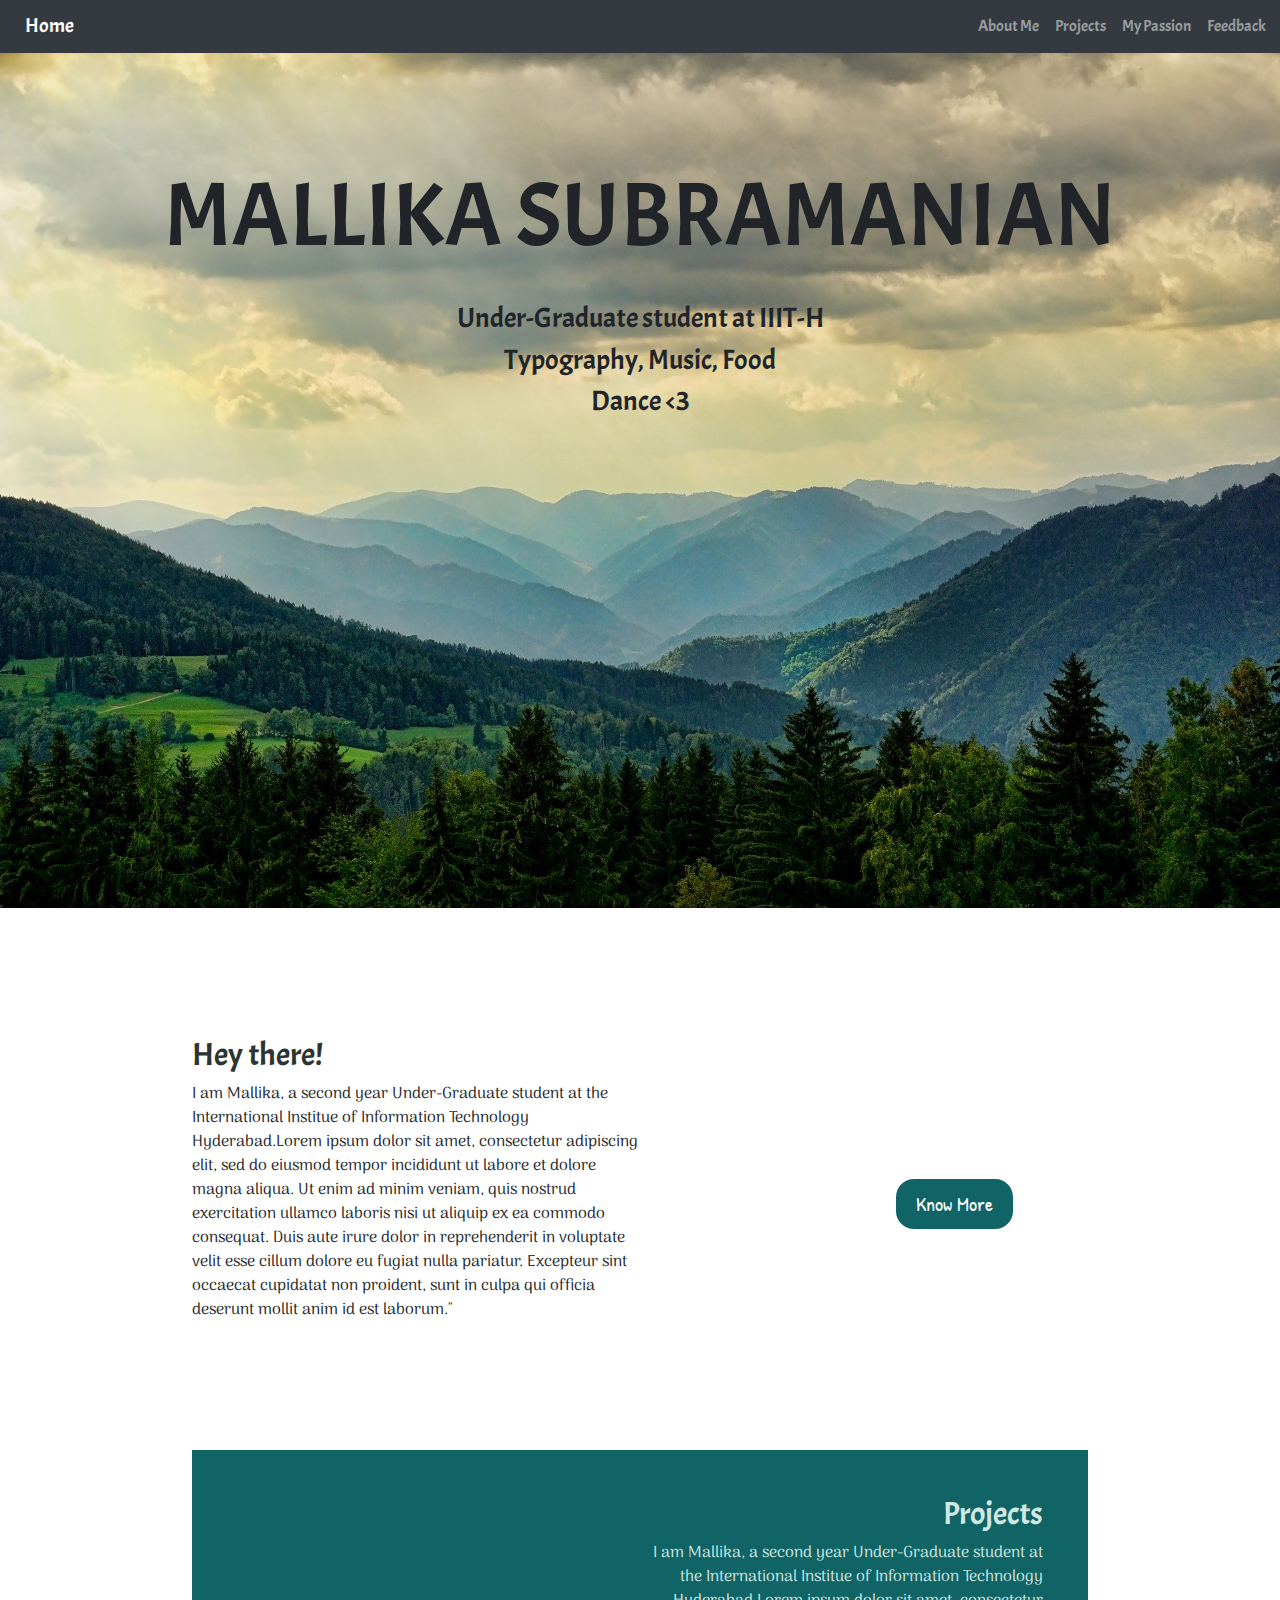
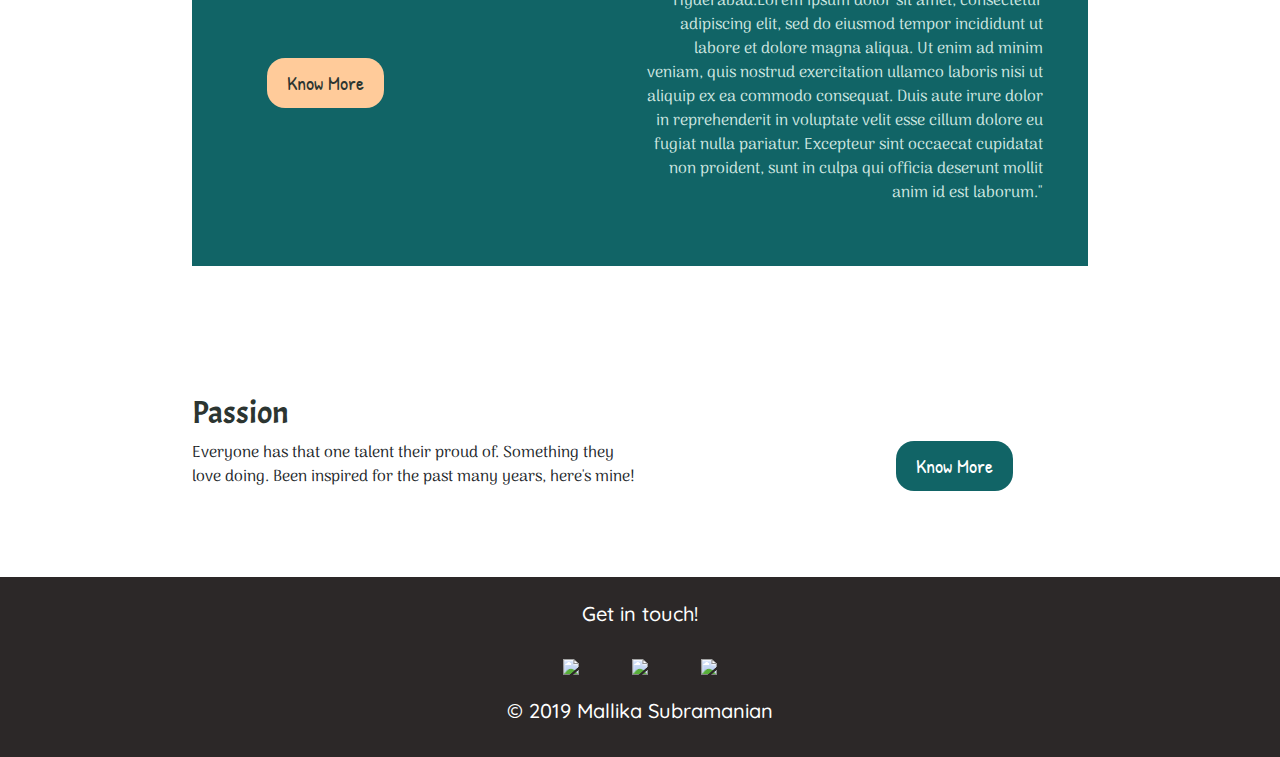
==== html/index.html @ 5c8c01b2 "Home page changes" ====
<!DOCTYPE html>
<html lang="en" dir="ltr">
  <head>
    <meta charset="utf-8">
    <title>Mallika Subramanian</title>
    <meta name="viewport" content="width=device-width, initial-scale=1">
    
    

    <script src='https://ajax.googleapis.com/ajax/libs/jquery/3.1.1/jquery.min.js'></script>
    <link href="https://fonts.googleapis.com/css?family=Acme|Bangers|Boogaloo|Arima+Madurai:500|Indie+Flower|Markazi+Text|Quicksand|Special+Elite" rel="stylesheet">
    <link href="https://fonts.googleapis.com/css?family=Cookie|Quattrocento|Patrick+Hand|Roboto+Slab" rel="stylesheet">

    <!-- Required meta tags -->
    <meta charset="utf-8">
    <meta name="viewport" content="width=device-width, initial-scale=1, shrink-to-fit=no">

    <!-- Bootstrap CSS -->
    <link rel="stylesheet" href="https://stackpath.bootstrapcdn.com/bootstrap/4.3.1/css/bootstrap.min.css" integrity="sha384-ggOyR0iXCbMQv3Xipma34MD+dH/1fQ784/j6cY/iJTQUOhcWr7x9JvoRxT2MZw1T" crossorigin="anonymous">
    <link rel="stylesheet" href="../css/styles.css">

  </head>
  <body>

      <!-- Navigation bar -->
    <nav class="nav navbar-expand-lg navbar-dark bg-dark" style="z-index: 2;" id="fix">

     <a class="navbar-brand" href="index.html">Home</a>
     <button class="navbar-toggler" type="button" data-toggle="collapse" data-target="#navbarTogglerDemo02">
        <span class="navbar-toggler-icon"></span>
    </button>
      <div class="collapse navbar-collapse" id="navbarTogglerDemo02">
          <ul class="navbar-nav ml-auto">
            <li class="nav-item">
                <a class="nav-link" href="./about.html">About Me</a>
            </li>
            <li class="nav-item">
                <a class="nav-link" href="./projects.html">Projects</a>
            </li>
            <li class="nav-item">
                <a class="nav-link" href="./passion.html">My Passion</a>
            </li>
            <li class="nav-item">
                <a class="nav-link" href="./feedback.html">Feedback</a>
            </li>
        </ul>
      </div>
    </nav>

  <!-- *****************************TOP CONTAINER  ***********************************-->

    <div class="top-container container-fluid">
      <div class="text-center mallika container-fluid">
        <h1 class="name container-fluid">MALLIKA SUBRAMANIAN</h1>
        <br>
        <!-- <div class="mallikatext container-fluid"> -->
        <h3>Under-Graduate student at IIIT-H</h3>
        <h3>Typography, Music, Food</h3>
        <h3>Dance <3</h3>
        <!-- </div> -->
      </div>
    </div>

<div class="about-me container-fluid" id="index-about">
  <h2 class="about-me-heading">Hey there!</h2>
  <p class="about-me-content">
    I am Mallika, a second year Under-Graduate student at the International Institue of 
    Information Technology Hyderabad.Lorem ipsum dolor sit amet, consectetur adipiscing elit, sed do eiusmod tempor incididunt ut labore et dolore magna aliqua. Ut enim ad minim veniam, quis nostrud exercitation ullamco laboris nisi ut aliquip ex ea commodo consequat. Duis aute irure dolor in reprehenderit in voluptate velit esse cillum dolore eu fugiat nulla pariatur. Excepteur sint occaecat cupidatat non proident, sunt in culpa qui officia deserunt mollit anim id est laborum."
  </p>
  <a href="./about.html" class="about-me-button butn">Know More</a>
</div>

<div class="projects container-fluid" id="index-projects">
  <div class="projects-sub">
  <h2 class="projects-heading">Projects</h2>
  <p class="projects-content">
    I am Mallika, a second year Under-Graduate student at the International Institue of 
    Information Technology Hyderabad.Lorem ipsum dolor sit amet, consectetur adipiscing elit, sed do eiusmod tempor incididunt ut labore et dolore magna aliqua. Ut enim ad minim veniam, quis nostrud exercitation ullamco laboris nisi ut aliquip ex ea commodo consequat. Duis aute irure dolor in reprehenderit in voluptate velit esse cillum dolore eu fugiat nulla pariatur. Excepteur sint occaecat cupidatat non proident, sunt in culpa qui officia deserunt mollit anim id est laborum."
  </p>
  </div>
  <a href="./projects.html" class="projects-button butn">Know More</a>
</div>

<div class="my-passion container-fluid" id="index-my-passion">
    <h2 class="my-passion-heading">Passion</h2>
    <p class="my-passion-content">
        Everyone has that one talent their proud of. Something they love doing.
        Been inspired for the past many years,
        here's mine!  
    </p>
    <a href="./about.html" class="my-passion-button butn">Know More</a>
  </div>


    <!-- ************************** FOOTER ************************************************  -->
    <div class="footer2 container-fluid">
      <div class="footer-content">

      <h5>Get in touch!</h5>

      <div class="contact-links">
      <a href="https://www.facebook.com/mallika.subramanian.58">
        <img class="footer-img"src="https://www.fontfabric.com/wp-content/themes/ff-wp-templates/assets/images/icons/socials/fb.svg">
      </a>
      <a href="https://www.instagram.com/accounts/login/?hl=en">
        <img class="footer-img" src="https://www.fontfabric.com/wp-content/themes/ff-wp-templates/assets/images/icons/socials/insta.svg">
      </a>
      <a href="https://twitter.com/">
        <img class="footer-img"src="https://www.fontfabric.com/wp-content/themes/ff-wp-templates/assets/images/icons/socials/tw.svg">
      </a>
      </div>
    <h5>© 2019 Mallika Subramanian</h5>

    </div>
    </div>




    <!--  **************************JAVASCRIPT ********************************************-->
    <!-- <script type="text/javascript" src="../js/sript.js"></script> -->
    <script type="text/javascript" src="../js/nav.js"></script>
    <script type="text/javascript" src="../js/carousel.js"></script>
    <script type="text/javascript" src="../js/like.js"></script>
    <script type="text/javascript" src="../js/change.js"></script>


    <!-- Optional JavaScript -->
    <!-- jQuery first, then Popper.js, then Bootstrap JS -->
    <script src="https://code.jquery.com/jquery-3.3.1.slim.min.js" integrity="sha384-q8i/X+965DzO0rT7abK41JStQIAqVgRVzpbzo5smXKp4YfRvH+8abtTE1Pi6jizo" crossorigin="anonymous"></script>
    <script src="https://cdnjs.cloudflare.com/ajax/libs/popper.js/1.14.7/umd/popper.min.js" integrity="sha384-UO2eT0CpHqdSJQ6hJty5KVphtPhzWj9WO1clHTMGa3JDZwrnQq4sF86dIHNDz0W1" crossorigin="anonymous"></script>
    <script src="https://stackpath.bootstrapcdn.com/bootstrap/4.3.1/js/bootstrap.min.js" integrity="sha384-JjSmVgyd0p3pXB1rRibZUAYoIIy6OrQ6VrjIEaFf/nJGzIxFDsf4x0xIM+B07jRM" crossorigin="anonymous"></script>
    <script src='../js/nav.js'></script>
    <script src='../js/carousel.js'></script>

  </body>
</html>
---- css/styles.css ----
html,body{
  margin: 0;
  height: 100%;
  border: 0;
  padding: 0;
  position: relative;
}

.butn {
  -webkit-border-radius: 18;
  -moz-border-radius: 18;
  border-radius: 18px;
  font-family: 'Patrick Hand', cursive;

  color: #ffffff;
  font-size: 20px;
  background: #116466;
  padding: 10px 20px 10px 20px;
  text-decoration: none;
  position: absolute;
  /* bottom: 0; */
}

.butn:hover {
  background: #d1e8e2;
  color: #ffffff;
  text-decoration: none;
}

.sticky {
  position: fixed;
  top: 0;
  width: 100%;
}

.add {
    color: white;
}

.enlarge{
  width: 100%;
}


nav{
  font-family: 'Acme', sans-serif;
  padding: .5%;
}
.navbar-brand{
  margin-left: 2%;
}


#fix{
  overflow: hidden;
}


.top-container{
   background-image: url("../img/home4.jpg");
    background-size: cover;
   background-position: center;
   height: 95%;
   /* opacity: 50%; */
   /* z-index: 1; */
    /* background-color: #116466;   */
}

.mallika{
  width: 100%;
  font-family: 'Acme', sans-serif;
  position: relative;
  top: 10%;
  z-index: 1;

}

.name{
  width: 100%;
  font-size:7vw;
  padding-top: 2%;
}

.content{
  font-size: 70%;
}


.header{
  font-family: 'Acme', sans-serif;
  font-size: 50px;
}

.middle{
  background-color: #ffe0e0;
  padding-bottom:5%;

}

.middle-container{
  margin: 5%;
  border: 5px;
}

.middle-text{
  /* font-family: 'Markazi Text', serif; */
  font-family: 'Arima Madurai', cursive;

  font-size: 30px;
  margin: 5%;
  left:15%;

}

.middle-container-2{
  margin: 5%;
  border: 5px;
}

.middle-container-2-text{
  /* font-family: 'Markazi Text', serif; */
  font-family: 'Arima Madurai', cursive;

  font-size: 30px;
  margin: 5%;
  left:15%;
}

.middle-container-3{
  margin: 5%;
  border: 5px;

}

.middle-container-3-text{
  /* font-family: 'Markazi Text', serif; */
  font-family: 'Arima Madurai', cursive;

  margin: 5%;
  left:15%;
  font-size: 30px;

}

.about-me
{
  margin-top: 10%;
  margin-bottom: 10%;
  padding-left: 15%;
  padding-right: 15%;
  position: relative;
}

.about-me-heading
{
  font-family: 'Acme', sans-serif;
  /* color: #116466; */
  color: #2C3531;
}
.about-me-content
{
  font-family: 'Arima Madurai', cursive;
  width: 50%;
}

.about-me-button
{
  position: absolute;
  left: 70%;
  top: 50%;
}

.projects
{
  margin-top: 10%;
  margin-bottom: 10%;
  padding-left: 15%;
  padding-right: 15%;
  position: relative;
}

.projects-sub
{
  text-align: right;
  background-color: #116466;
  padding: 5%;
}

.projects-heading
{
  font-family: 'Acme', sans-serif;
  /* color: #116466; */
  color: #D1E8E2;
}
.projects-content
{
  font-family: 'Arima Madurai', cursive;
  width: 50%;
  margin-left:50% ;
  color: #D1E8E2;
}

.projects-button
{
  position: absolute;
  color:#2C3531 ;
  background: #ffcb9a;
  right: 70%;
  top: 50%;
}

.my-passion
{
  margin-top: 10%;
  margin-bottom: 10%;
  padding-left: 15%;
  padding-right: 15%;
  position: relative;
}

.my-passion-heading
{
  font-family: 'Acme', sans-serif;
  /* color: #116466; */
  color: #2C3531;
}
.my-passion-content
{
  font-family: 'Arima Madurai', cursive;
  width: 50%;
}

.my-passion-button
{
  position: absolute;
  left: 70%;
  top: 50%;
}







.footer2{
  background-color: #2c2828;
  /* font-family: 'Acme', sans-serif; */
  font-family: 'Quicksand', serif;
  padding:2%;
  height: auto;
  color: white;
  text-align: center;
  margin-top: -40px;
  bottom: 0;
  border: 10%;
}

.footer2 h5{
  color: white;
  /* margin: 5%; */
}

.contact-links{
  padding: 0;
}

.footer-img{
  /*   position: relative; */
  align-content: center;
  width: 3%;
  display: inline;
  /* margin: 10%; */
  margin: 2%;
}

.footer-content{
  position: relative;
  top:20%;

}

.footer-img:hover{
  width:3.5%;
}

.like{
  display: inline;
}


/*****************************ABOUT ********************************/
.about-body{
  /* background-color: #ebd5d5; */
  background-color: #00030C;

}

.profile{
  margin: 5% 15%;
  width: 100%;
  height: 100%;

}

.profile-img{
  float: left;
  width: 40%;
  border-radius: 2%;
  margin-left: 10%;
  margin-right: 5%;
  margin-top:10%;
  margin-bottom: 5%;


}

.about-content{

  font-family: 'Roboto Slab', serif;
  /* font-family: 'Arima Madurai', cursive; */
  z-index: -1;
  color: white;
  font-size: 120%;
  position: relative;
  margin-left: 5%;
  margin-right: 5%;
  margin-top: 2%;
  margin-bottom: 20%;
  padding-top: 10%;

}


/*****************************PASSION *********************************/
.bg{
  position: absolute;
   z-index: -1;
   top: 0;
   bottom: 0;
   left: 0;
   right: 0;
   background-image: url("https://www.zastavki.com/pictures/originals/2014/World___India____Indian_landscape_062772_.jpg");
   background-size: contain ;
   opacity: 0.7;

   width: 100%;
   height: 100%;
   padding: 10%;
}
.passion-body{
    position: relative;
    z-index: 1;
}
.passion-content{
  width: 40%;
  margin-top: 3%;
  color:black;
  font-size: 1.75em;
}

.passion-content p{

  /* font-family: 'Roboto Slab', serif; */
  font-family: 'Arima Madurai', cursive;

}

.image-carousel{
  /* background-color: pink; */
  height: 70%;
  width: auto;
  margin-bottom:5%;
  margin-left:5%;
  margin-right: 5%;
  margin-top: 2%;
  padding-bottom:0;

}

.image-carousel h3{
  margin-top: 3%;
  color:black;
  font-family: 'Righteous', cursive;
  /* font-family: 'Kaushan Script', cursive; */
}

.mySlides{
    /* height: 120%; */
    height: 70%;
    width: auto;
    max-width: 90%;

}

/* ************************Feedback ************************************** */
.contact-body{
  background-color: #d1e8e2;
  height: 100%;
  width: 100%;
}

.feedback-content{
  /* height: 100%; */
  margin-top: 10%;
  /* height: 30%; */
  margin-bottom: 10%;
}

.feedback-content h1{
  font-size: 3vw;
}

.feedback-content h3{
  font-family: 'Special Elite', cursive;
  margin-bottom: 5%;
  font-size: 2.5vw;
}

.feedback-table{

  margin: 10%;
  /* margin-left: 15%; */
  width: 50%;
  height: auto;
  font-size: 30px;
  margin-left: auto;
  margin-right: auto;
  border-collapse: collapse;

}

.feedback-table td{
  /* border-style: solid; */
  padding: 2%;
  margin: 2%;

}

#tableheading{
  font-family: 'Special Elite', cursive;

}

#prof{
  font-family: 'Special Elite', cursive;
}

#name{
  font-family: 'Special Elite', cursive;
}

#skill{
  font-family: 'Special Elite', cursive;
}




.likes{
  /* padding-top: 5%; */
  height: 50%;
  /* font-size: 3vw; */
}
.like-img{
  align-content: center;
  text-align: center;
  font-size:48px;
}

.likescount{
  font-size: 2vw;
  font-family: 'Acme', sans-serif;
  color: black;

}

.form-style-5{
  top: 10%;
	max-width: 70%;
	padding: 10px 20px;
	background: #f4f7f8;
	margin: 10px auto;
	padding: 20px;
	background: #f4f7f8;
	border-radius: 8px;
	font-family: 'Boogaloo', cursive;
}
.form-style-5 fieldset{
	border: none;
}
.form-style-5 legend {
	font-size: 1.4em;
	margin-bottom: 10px;
}
.form-style-5 label {
	display: block;
	margin-bottom: 8px;
}
.form-style-5 input[type="text"],
.form-style-5 input[type="date"],
.form-style-5 input[type="datetime"],
.form-style-5 input[type="email"],
.form-style-5 input[type="number"],
.form-style-5 input[type="search"],
.form-style-5 input[type="time"],
.form-style-5 input[type="url"],
.form-style-5 textarea,
.form-style-5 select {
	font-family: Georgia, "Times New Roman", Times, serif;
	background: rgba(255,255,255,.1);
	border: none;
	border-radius: 4px;
	font-size: 15px;
	margin: 0;
	outline: 0;
	padding: 10px;
	width: 100%;
	box-sizing: border-box;
	-webkit-box-sizing: border-box;
	-moz-box-sizing: border-box;
	background-color: #e8eeef;
	color:#8a97a0;
	-webkit-box-shadow: 0 1px 0 rgba(0,0,0,0.03) inset;
	box-shadow: 0 1px 0 rgba(0,0,0,0.03) inset;
	margin-bottom: 30px;
}
.form-style-5 input[type="text"]:focus,
.form-style-5 input[type="date"]:focus,
.form-style-5 input[type="datetime"]:focus,
.form-style-5 input[type="email"]:focus,
.form-style-5 input[type="number"]:focus,
.form-style-5 input[type="search"]:focus,
.form-style-5 input[type="time"]:focus,
.form-style-5 input[type="url"]:focus,
.form-style-5 textarea:focus,
.form-style-5 select:focus{
	background: #d2d9dd;
}
.form-style-5 select{
	-webkit-appearance: menulist-button;
	height:35px;
}
.form-style-5 .number {
	background: #116466;
	color: #fff;
	height: 30px;
	width: 30px;
	display: inline-block;
	font-size: 0.8em;
	margin-right: 4px;
	line-height: 30px;
	text-align: center;
	text-shadow: 0 1px 0 rgba(255,255,255,0.2);
	border-radius: 15px 15px 15px 0px;
}

.form-style-5 input[type="submit"],
.form-style-5 input[type="button"]
{
	position: relative;
	display: block;
	padding: 19px 39px 18px 39px;
	color: #FFF;
	margin: 0 auto;
	background: #116466;
	font-size: 18px;
	text-align: center;
	font-style: normal;
	width: 100%;
	border: 1px solid #16a085;
	border-width: 1px 1px 3px;
	margin-bottom: 10px;
}
.form-style-5 input[type="submit"]:hover,
.form-style-5 input[type="button"]:hover
{
	background: #16a085;
}


th{
    background: #116466 ;
    border: 2px solid black;
    padding: 10px;
}
td{
    border: 2px solid black;
    padding: 10px;
    /* font-family: 'Roboto Slab', serif; */
    font-family: 'Arima Madurai', cursive;
}





/********************************gallery ********************************/
.gallery-body{

  background-image: url("https://wallpapermemory.com/uploads/654/gallery-background-hd-1920x1200-193330.jpg");
  background-size: cover;

}

.galleryy{
  padding: 5%;
}

.gal{
  width: 20%;
  margin: 2%;
  border-radius: 4%;
}

.gal:hover{
  opacity: 0.7;

}

.profile{
  display: inline;
  margin-left: 2%;
  margin-right: 0;
  width: 25%;
}


.galleryhead
{
  margin-top: 5%;
  color: black;
  font-family: 'Merienda One', cursive;
}
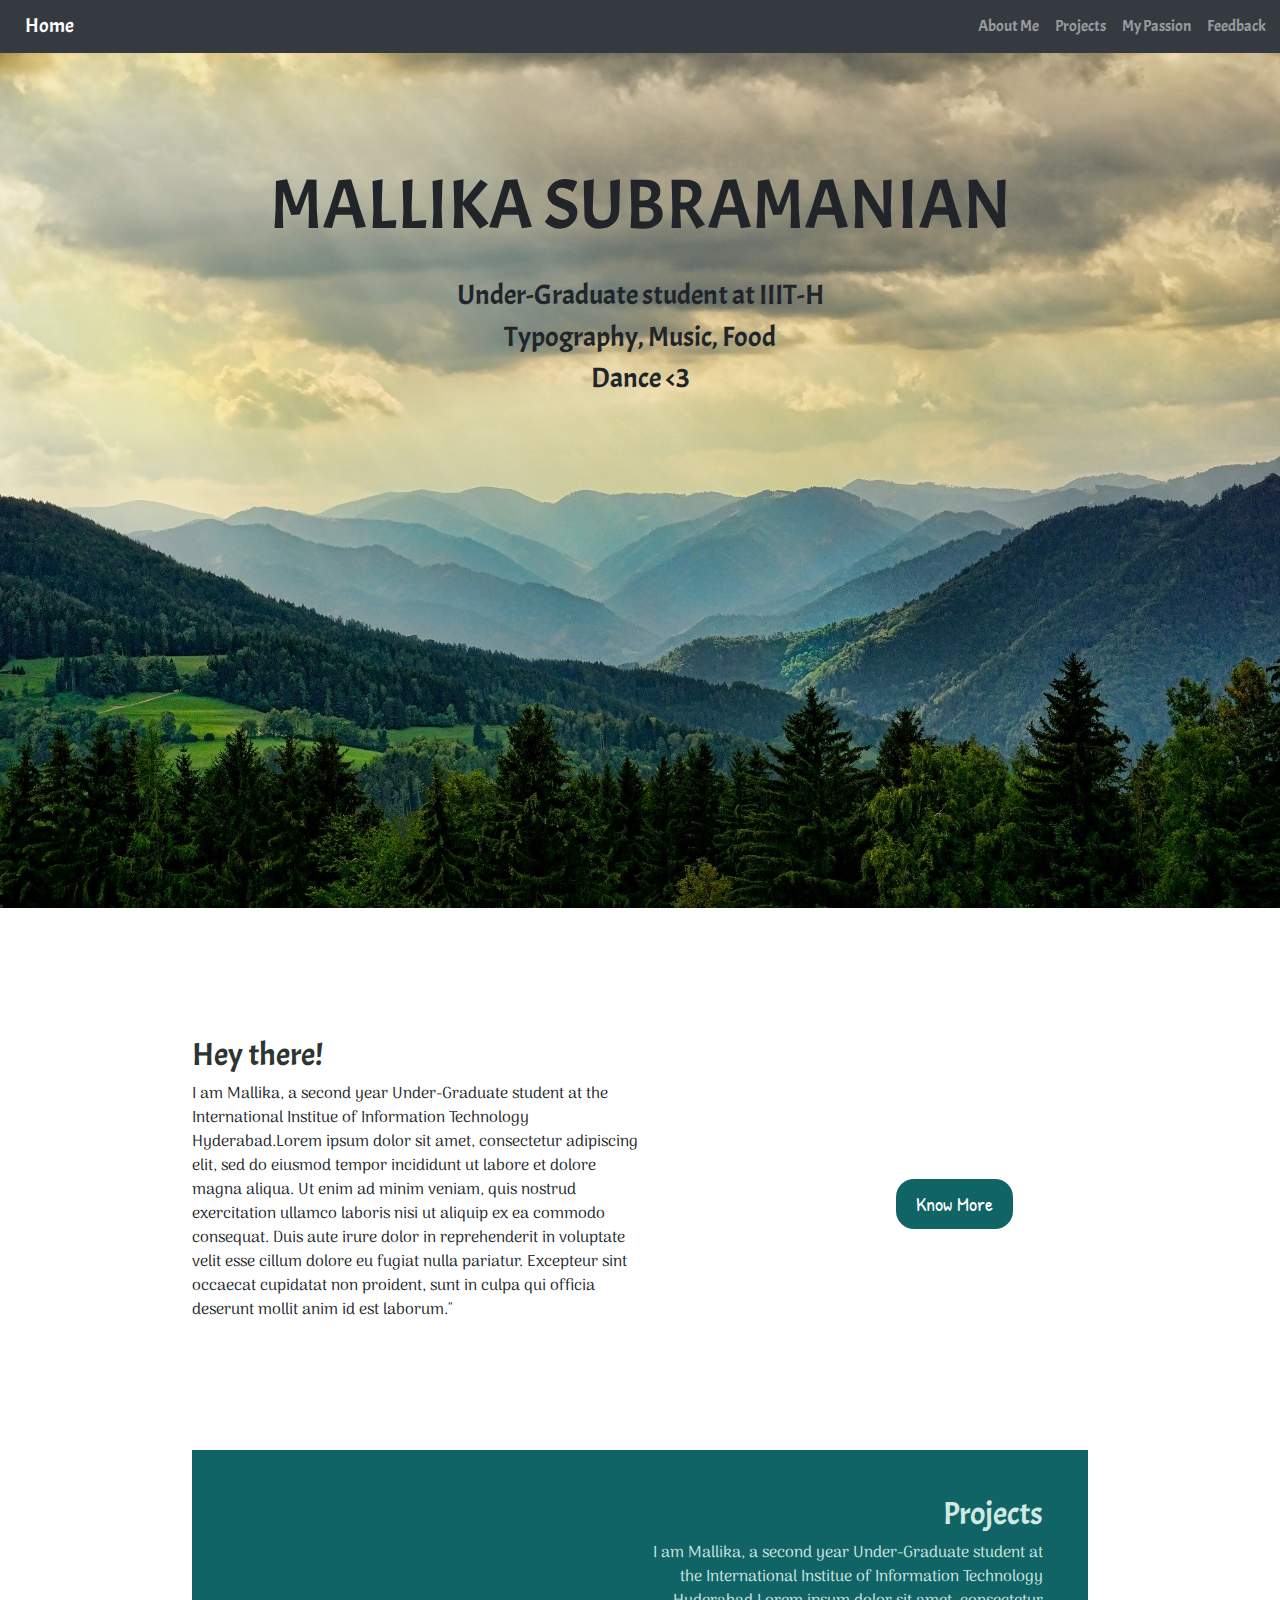
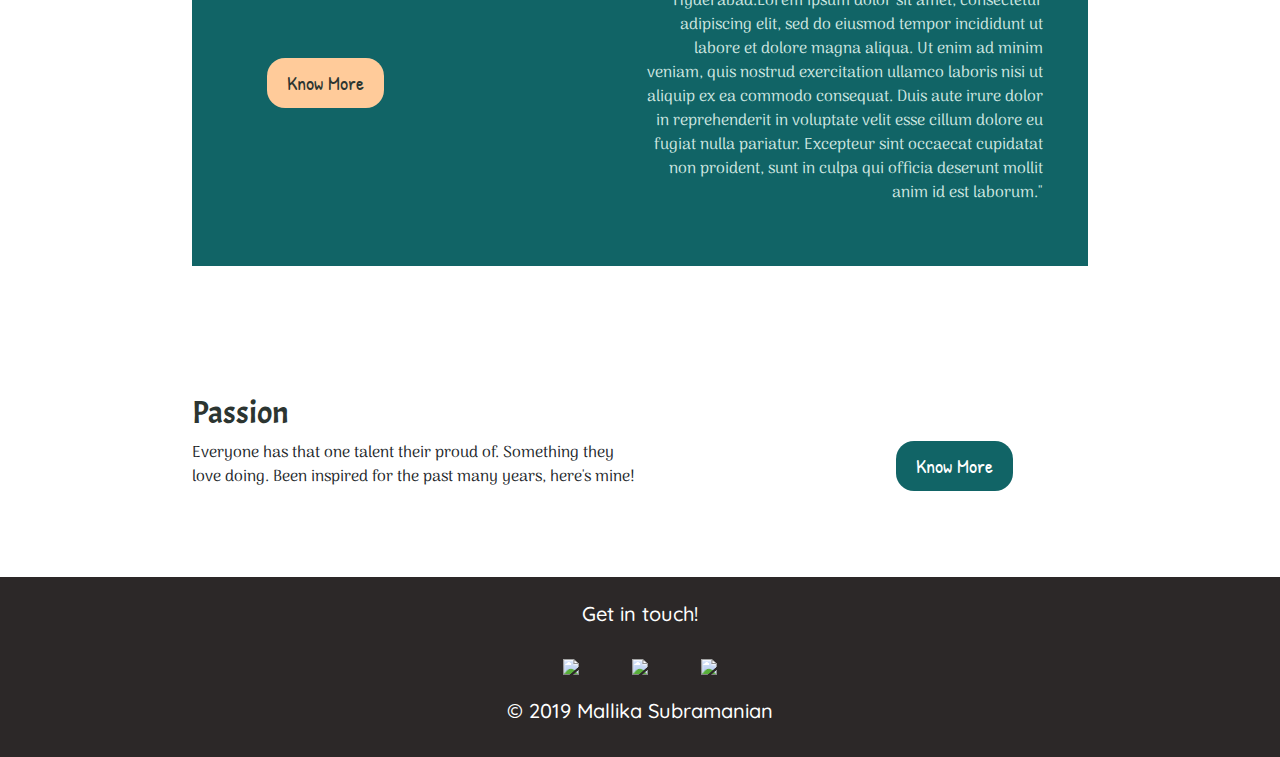
==== commit dd88b994: "Projects Page added" ====
--- a/html/index.html
+++ b/html/index.html
@@ -51,7 +51,7 @@
 
     <div class="top-container container-fluid">
       <div class="text-center mallika container-fluid">
-        <h1 class="name container-fluid">MALLIKA SUBRAMANIAN</h1>
+        <h1 class="name container-fluid" style="font-size: 5.5vw;">MALLIKA SUBRAMANIAN</h1>
         <br>
         <!-- <div class="mallikatext container-fluid"> -->
         <h3>Under-Graduate student at IIIT-H</h3>
--- a/css/styles.css
+++ b/css/styles.css
@@ -66,6 +66,15 @@
     /* background-color: #116466;   */
 }
 
+.projects-top-container{
+  height: 40%;
+  background-color: #116466;
+  padding-top: 5%;
+  /* opacity: 50%; */
+  /* z-index: 1; */
+   /* background-color: #116466;   */
+}
+
 .mallika{
   width: 100%;
   font-family: 'Acme', sans-serif;
@@ -77,7 +86,7 @@
 
 .name{
   width: 100%;
-  font-size:7vw;
+  font-size:4vw;
   padding-top: 2%;
 }
 
@@ -292,8 +301,8 @@
 /*****************************ABOUT ********************************/
 .about-body{
   /* background-color: #ebd5d5; */
-  background-color: #00030C;
-
+  /* background-color: #00030C; */
+  background-color: #116466;
 }
 
 .profile{
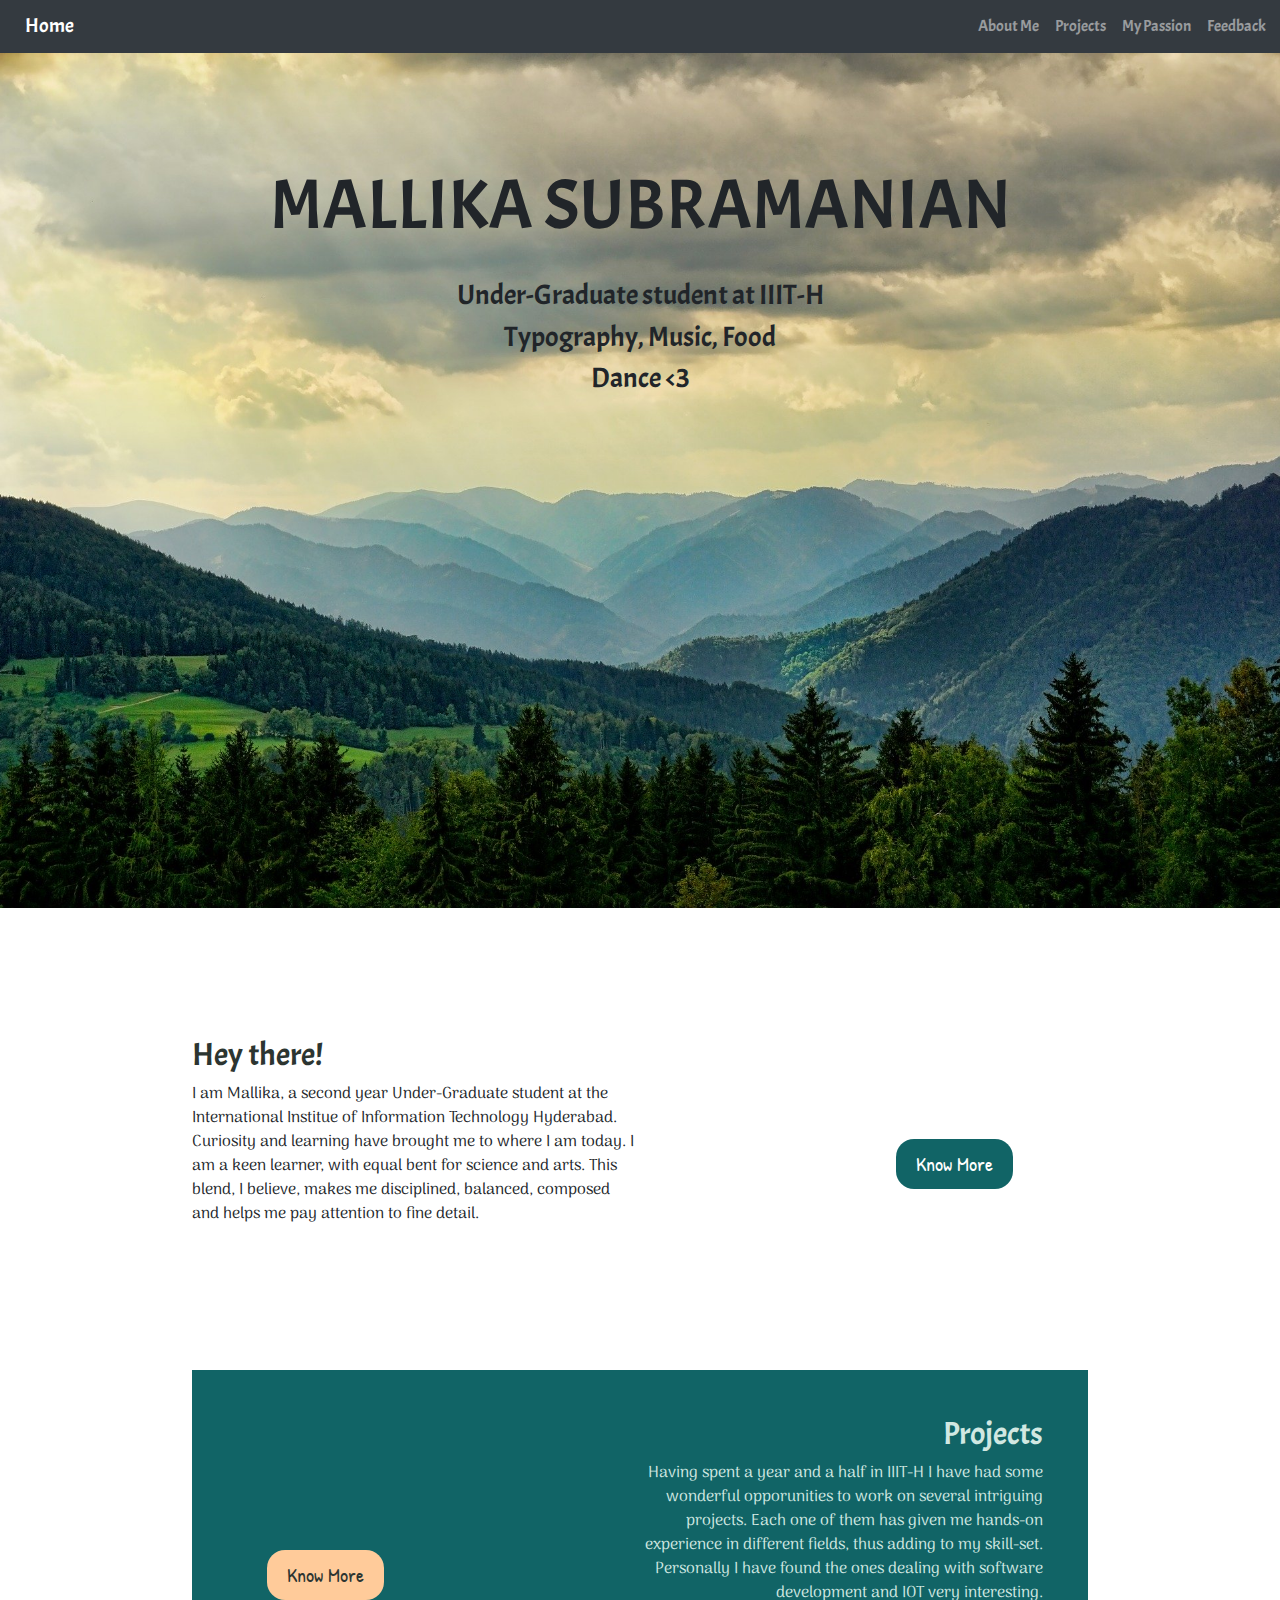
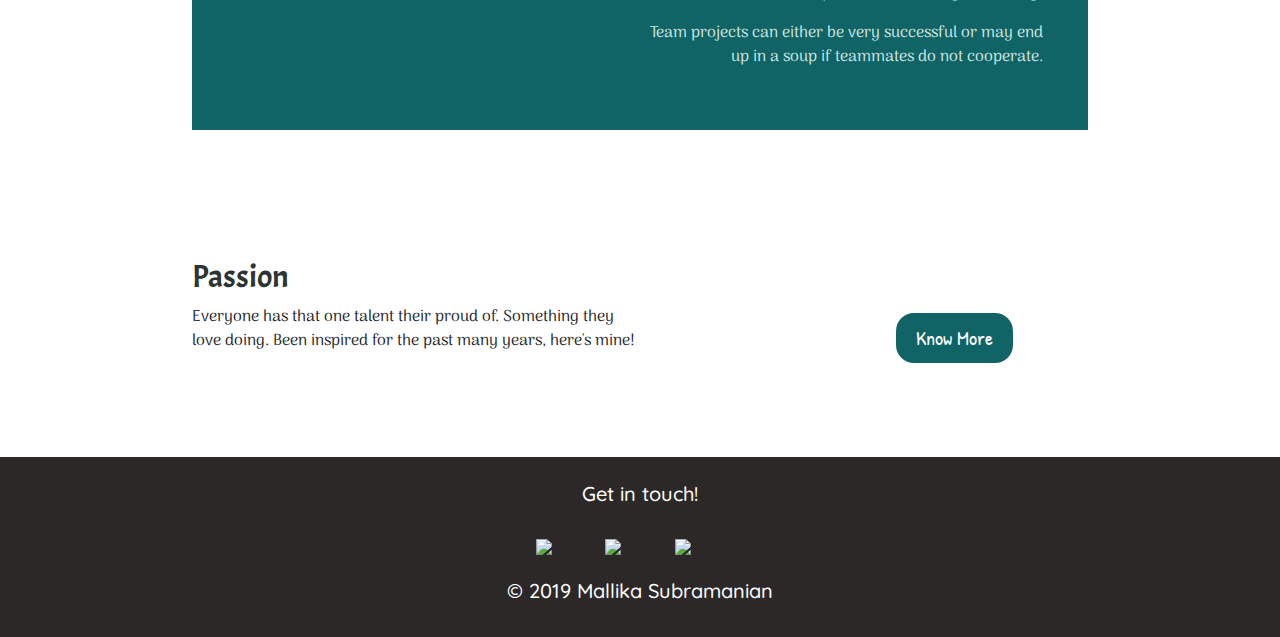
==== commit b5366b13: "Footer changed" ====
--- a/html/index.html
+++ b/html/index.html
@@ -32,13 +32,13 @@
       <div class="collapse navbar-collapse" id="navbarTogglerDemo02">
           <ul class="navbar-nav ml-auto">
             <li class="nav-item">
-                <a class="nav-link" href="./about.html">About Me</a>
+                <a class="nav-link" href="#index-about">About Me</a>
             </li>
             <li class="nav-item">
-                <a class="nav-link" href="./projects.html">Projects</a>
+                <a class="nav-link" href="#index-projects">Projects</a>
             </li>
             <li class="nav-item">
-                <a class="nav-link" href="./passion.html">My Passion</a>
+                <a class="nav-link" href="#index-my-passion">My Passion</a>
             </li>
             <li class="nav-item">
                 <a class="nav-link" href="./feedback.html">Feedback</a>
@@ -65,7 +65,9 @@
   <h2 class="about-me-heading">Hey there!</h2>
   <p class="about-me-content">
     I am Mallika, a second year Under-Graduate student at the International Institue of 
-    Information Technology Hyderabad.Lorem ipsum dolor sit amet, consectetur adipiscing elit, sed do eiusmod tempor incididunt ut labore et dolore magna aliqua. Ut enim ad minim veniam, quis nostrud exercitation ullamco laboris nisi ut aliquip ex ea commodo consequat. Duis aute irure dolor in reprehenderit in voluptate velit esse cillum dolore eu fugiat nulla pariatur. Excepteur sint occaecat cupidatat non proident, sunt in culpa qui officia deserunt mollit anim id est laborum."
+    Information Technology Hyderabad. <br>
+    Curiosity and learning have brought me to where I am today. I am a keen learner, with equal bent for science and arts.
+    This blend, I believe, makes me disciplined, balanced, composed and helps me pay attention to fine detail.
   </p>
   <a href="./about.html" class="about-me-button butn">Know More</a>
 </div>
@@ -74,8 +76,12 @@
   <div class="projects-sub">
   <h2 class="projects-heading">Projects</h2>
   <p class="projects-content">
-    I am Mallika, a second year Under-Graduate student at the International Institue of 
-    Information Technology Hyderabad.Lorem ipsum dolor sit amet, consectetur adipiscing elit, sed do eiusmod tempor incididunt ut labore et dolore magna aliqua. Ut enim ad minim veniam, quis nostrud exercitation ullamco laboris nisi ut aliquip ex ea commodo consequat. Duis aute irure dolor in reprehenderit in voluptate velit esse cillum dolore eu fugiat nulla pariatur. Excepteur sint occaecat cupidatat non proident, sunt in culpa qui officia deserunt mollit anim id est laborum."
+    Having spent a year and a half in IIIT-H I have had some wonderful opporunities to work on several intriguing projects. Each one of them
+    has given me hands-on experience in different fields, thus adding to my skill-set. Personally I have found the ones dealing with software
+    development and IOT very interesting.
+  </p>
+  <p class="projects-content">
+    Team projects can either be very successful or may end up in a soup if teammates do not cooperate.
   </p>
   </div>
   <a href="./projects.html" class="projects-button butn">Know More</a>
@@ -88,7 +94,7 @@
         Been inspired for the past many years,
         here's mine!  
     </p>
-    <a href="./about.html" class="my-passion-button butn">Know More</a>
+    <a href="./passion.html" class="my-passion-button butn">Know More</a>
   </div>
 
 
@@ -105,8 +111,11 @@
       <a href="https://www.instagram.com/accounts/login/?hl=en">
         <img class="footer-img" src="https://www.fontfabric.com/wp-content/themes/ff-wp-templates/assets/images/icons/socials/insta.svg">
       </a>
-      <a href="https://twitter.com/">
-        <img class="footer-img"src="https://www.fontfabric.com/wp-content/themes/ff-wp-templates/assets/images/icons/socials/tw.svg">
+      <a href="https://www.linkedin.com/in/mallika-subramanian-2607b116b/">
+        <img class="footer-img"src="https://www.iconsdb.com/icons/preview/white/linkedin-6-xxl.png">
+      </a>
+      <a href="https://github.com/mallika2011">
+        <img class="footer-img" src="https://www.iconsdb.com/icons/preview/white/github-11-xxl.png" alt="">
       </a>
       </div>
     <h5>© 2019 Mallika Subramanian</h5>
--- a/css/styles.css
+++ b/css/styles.css
@@ -153,10 +153,12 @@
 
 .about-me
 {
-  margin-top: 10%;
-  margin-bottom: 10%;
+  margin-top: 5%;
+  margin-bottom: 5%;
   padding-left: 15%;
   padding-right: 15%;
+  padding-top: 5%;
+  padding-bottom:5% ;
   position: relative;
 }
 
@@ -181,8 +183,8 @@
 
 .projects
 {
-  margin-top: 10%;
-  margin-bottom: 10%;
+  margin-top: 5%;
+  margin-bottom: 5%;
   padding-left: 15%;
   padding-right: 15%;
   position: relative;
@@ -220,11 +222,13 @@
 
 .my-passion
 {
-  margin-top: 10%;
-  margin-bottom: 10%;
+  margin-top: 5%;
+  margin-bottom: 5%;
   padding-left: 15%;
   padding-right: 15%;
   position: relative;
+  padding-top: 5%;
+  padding-bottom:5% ;
 }
 
 .my-passion-heading
@@ -302,7 +306,8 @@
 .about-body{
   /* background-color: #ebd5d5; */
   /* background-color: #00030C; */
-  background-color: #116466;
+  /* background-color: #116466; */
+  background-color: #2C3531;
 }
 
 .profile{
@@ -411,9 +416,11 @@
 
 .feedback-content{
   /* height: 100%; */
-  margin-top: 10%;
+  padding-top: 7%;
   /* height: 30%; */
-  margin-bottom: 10%;
+  padding-bottom: 7%;
+  margin-bottom: 5%;
+  background-color: #ffcb9a;
 }
 
 .feedback-content h1{
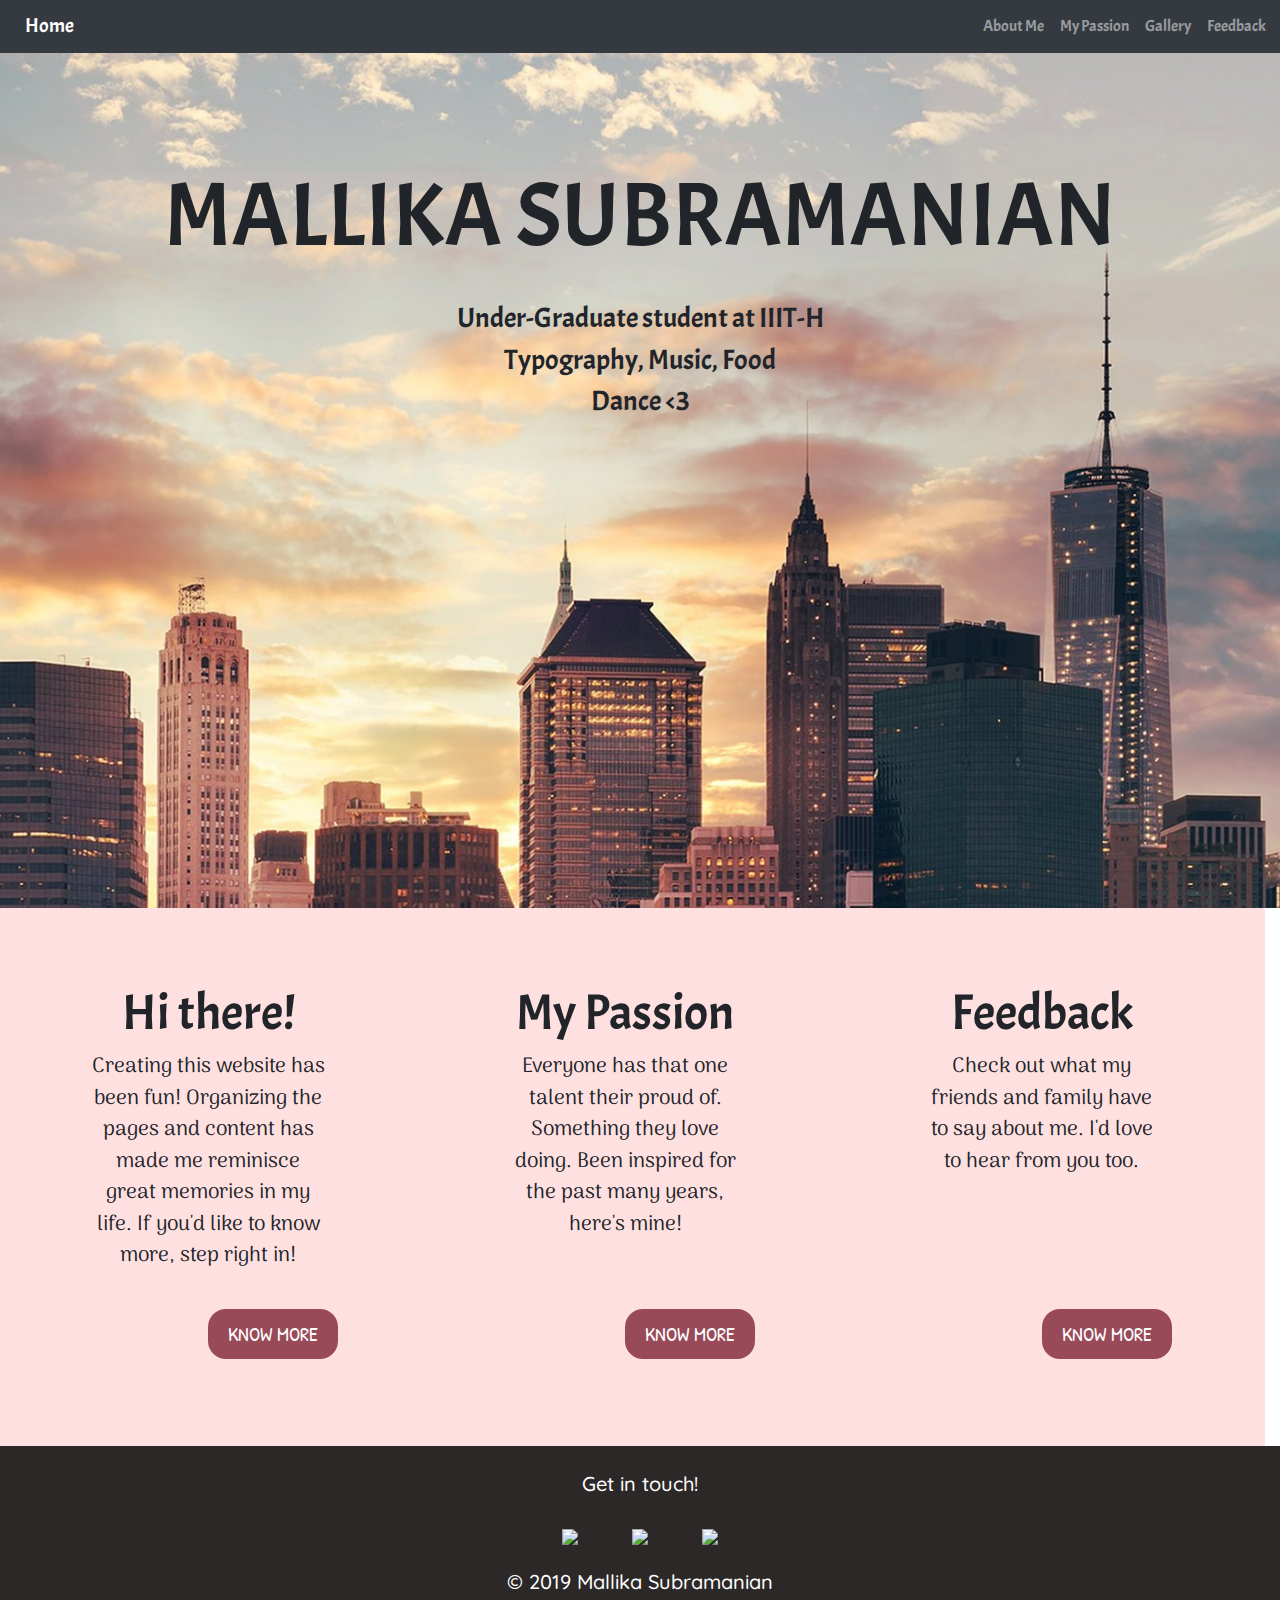
==== commit 5d0cc3b4: "Basic HTML,CSS,JS" ====
--- a/html/index.html
+++ b/html/index.html
@@ -2,14 +2,19 @@
 <html lang="en" dir="ltr">
   <head>
     <meta charset="utf-8">
-    <title>Mallika Subramanian</title>
+    <title>Mallika's Site</title>
     <meta name="viewport" content="width=device-width, initial-scale=1">
-    
-    
+    <link rel="stylesheet" href="../css/styles.css">
+    <link rel="icon" href="../img/favicon.ico">
 
     <script src='https://ajax.googleapis.com/ajax/libs/jquery/3.1.1/jquery.min.js'></script>
+
+
+
     <link href="https://fonts.googleapis.com/css?family=Acme|Bangers|Boogaloo|Arima+Madurai:500|Indie+Flower|Markazi+Text|Quicksand|Special+Elite" rel="stylesheet">
     <link href="https://fonts.googleapis.com/css?family=Cookie|Quattrocento|Patrick+Hand|Roboto+Slab" rel="stylesheet">
+
+
 
     <!-- Required meta tags -->
     <meta charset="utf-8">
@@ -17,13 +22,12 @@
 
     <!-- Bootstrap CSS -->
     <link rel="stylesheet" href="https://stackpath.bootstrapcdn.com/bootstrap/4.3.1/css/bootstrap.min.css" integrity="sha384-ggOyR0iXCbMQv3Xipma34MD+dH/1fQ784/j6cY/iJTQUOhcWr7x9JvoRxT2MZw1T" crossorigin="anonymous">
-    <link rel="stylesheet" href="../css/styles.css">
 
   </head>
   <body>
 
       <!-- Navigation bar -->
-    <nav class="nav navbar-expand-lg navbar-dark bg-dark" style="z-index: 2;" id="fix">
+    <nav class="nav navbar-expand-lg navbar-dark bg-dark" id="fix">
 
      <a class="navbar-brand" href="index.html">Home</a>
      <button class="navbar-toggler" type="button" data-toggle="collapse" data-target="#navbarTogglerDemo02">
@@ -32,13 +36,13 @@
       <div class="collapse navbar-collapse" id="navbarTogglerDemo02">
           <ul class="navbar-nav ml-auto">
             <li class="nav-item">
-                <a class="nav-link" href="#index-about">About Me</a>
+                <a class="nav-link" href="./about.html">About Me</a>
             </li>
             <li class="nav-item">
-                <a class="nav-link" href="#index-projects">Projects</a>
+                <a class="nav-link" href="./passion.html">My Passion</a>
             </li>
             <li class="nav-item">
-                <a class="nav-link" href="#index-my-passion">My Passion</a>
+                <a class="nav-link" href="./gallery.html">Gallery</a>
             </li>
             <li class="nav-item">
                 <a class="nav-link" href="./feedback.html">Feedback</a>
@@ -51,7 +55,7 @@
 
     <div class="top-container container-fluid">
       <div class="text-center mallika container-fluid">
-        <h1 class="name container-fluid" style="font-size: 5.5vw;">MALLIKA SUBRAMANIAN</h1>
+        <h1 class="name container-fluid">MALLIKA SUBRAMANIAN</h1>
         <br>
         <!-- <div class="mallikatext container-fluid"> -->
         <h3>Under-Graduate student at IIIT-H</h3>
@@ -61,41 +65,56 @@
       </div>
     </div>
 
-<div class="about-me container-fluid" id="index-about">
-  <h2 class="about-me-heading">Hey there!</h2>
-  <p class="about-me-content">
-    I am Mallika, a second year Under-Graduate student at the International Institue of 
-    Information Technology Hyderabad. <br>
-    Curiosity and learning have brought me to where I am today. I am a keen learner, with equal bent for science and arts.
-    This blend, I believe, makes me disciplined, balanced, composed and helps me pay attention to fine detail.
-  </p>
-  <a href="./about.html" class="about-me-button butn">Know More</a>
+  <!-- *****************************MIDDLE  CONTAINER  ***********************************-->
+
+  <div class="row middle container-fluid">
+
+    <div class="col middle-container">
+      <div class="middle-text text-center">
+        <h2 class="header">Hi there! </h2>
+        <p class="content">
+          Creating this website has been fun! Organizing the pages and content has made me reminisce great memories in my life.
+          If you'd like to know more, step right in!
+
+        </p>
+        <br>
+        <a href="./about.html" class="butn">KNOW MORE</a>
+      </div>
+
+    </div>
+
+    <div class=" col middle-container-2">
+      <div class="middle-container-2-text text-center">
+        <h2 class="header">My Passion</h2>
+        <p class="content">
+          Everyone has that one talent their proud of. Something they love doing.
+          Been inspired for the past many years,
+          here's mine!
+          <br>
+
+        </p>
+        <br> <br>
+        <a href="./passion.html" class="butn">KNOW MORE</a>
+      </div>
+    </div>
+
+
+    <div class="col middle-container-3">
+      <div class="middle-container-3-text text-center">
+        <h2 class="header">Feedback</h2>
+        <p class="content"=>
+          Check out what my friends and family have to say about me.
+          I'd love to hear from you too.
+          <br><br>
+        </p>
+        <br> <br>
+        <a href="./feedback.html" class="butn">KNOW MORE</a>
+      </div>
+    </div>
+
+
+
 </div>
-
-<div class="projects container-fluid" id="index-projects">
-  <div class="projects-sub">
-  <h2 class="projects-heading">Projects</h2>
-  <p class="projects-content">
-    Having spent a year and a half in IIIT-H I have had some wonderful opporunities to work on several intriguing projects. Each one of them
-    has given me hands-on experience in different fields, thus adding to my skill-set. Personally I have found the ones dealing with software
-    development and IOT very interesting.
-  </p>
-  <p class="projects-content">
-    Team projects can either be very successful or may end up in a soup if teammates do not cooperate.
-  </p>
-  </div>
-  <a href="./projects.html" class="projects-button butn">Know More</a>
-</div>
-
-<div class="my-passion container-fluid" id="index-my-passion">
-    <h2 class="my-passion-heading">Passion</h2>
-    <p class="my-passion-content">
-        Everyone has that one talent their proud of. Something they love doing.
-        Been inspired for the past many years,
-        here's mine!  
-    </p>
-    <a href="./passion.html" class="my-passion-button butn">Know More</a>
-  </div>
 
 
     <!-- ************************** FOOTER ************************************************  -->
@@ -111,11 +130,8 @@
       <a href="https://www.instagram.com/accounts/login/?hl=en">
         <img class="footer-img" src="https://www.fontfabric.com/wp-content/themes/ff-wp-templates/assets/images/icons/socials/insta.svg">
       </a>
-      <a href="https://www.linkedin.com/in/mallika-subramanian-2607b116b/">
-        <img class="footer-img"src="https://www.iconsdb.com/icons/preview/white/linkedin-6-xxl.png">
-      </a>
-      <a href="https://github.com/mallika2011">
-        <img class="footer-img" src="https://www.iconsdb.com/icons/preview/white/github-11-xxl.png" alt="">
+      <a href="https://twitter.com/">
+        <img class="footer-img"src="https://www.fontfabric.com/wp-content/themes/ff-wp-templates/assets/images/icons/socials/tw.svg">
       </a>
       </div>
     <h5>© 2019 Mallika Subramanian</h5>
--- a/css/styles.css
+++ b/css/styles.css
@@ -6,6 +6,119 @@
   position: relative;
 }
 
+.sticky {
+  position: fixed;
+  top: 0;
+  width: 100%;
+}
+
+.add {
+    color: white;
+}
+
+.enlarge{
+  width: 100%;
+}
+
+
+nav{
+  font-family: 'Acme', sans-serif;
+  padding: .5%;
+}
+.navbar-brand{
+  margin-left: 2%;
+}
+
+
+#fix{
+  overflow: hidden;
+}
+
+
+.top-container{
+   background-image: url("../img/city.jpg");
+   background-size: cover;
+   background-position: center;
+   height: 95%;
+}
+
+.mallika{
+  width: 100%;
+  font-family: 'Acme', sans-serif;
+  position: relative;
+  top: 10%;
+
+}
+
+.name{
+  width: 100%;
+  font-size:7vw;
+  padding-top: 2%;
+}
+
+.content{
+  font-size: 70%;
+}
+
+
+.header{
+  font-family: 'Acme', sans-serif;
+  font-size: 50px;
+}
+
+.middle{
+  background-color: #ffe0e0;
+  padding-bottom:5%;
+
+}
+
+.middle-container{
+  margin: 5%;
+  border: 5px;
+}
+
+.middle-text{
+  /* font-family: 'Markazi Text', serif; */
+  font-family: 'Arima Madurai', cursive;
+
+  font-size: 30px;
+  margin: 5%;
+  left:15%;
+
+}
+
+.middle-container-2{
+  margin: 5%;
+  border: 5px;
+}
+
+.middle-container-2-text{
+  /* font-family: 'Markazi Text', serif; */
+  font-family: 'Arima Madurai', cursive;
+
+  font-size: 30px;
+  margin: 5%;
+  left:15%;
+}
+
+.middle-container-3{
+  margin: 5%;
+  border: 5px;
+
+}
+
+.middle-container-3-text{
+  /* font-family: 'Markazi Text', serif; */
+  font-family: 'Arima Madurai', cursive;
+
+  margin: 5%;
+  left:15%;
+  font-size: 30px;
+
+}
+
+
+
 .butn {
   -webkit-border-radius: 18;
   -moz-border-radius: 18;
@@ -14,246 +127,18 @@
 
   color: #ffffff;
   font-size: 20px;
-  background: #116466;
+  background: #984a59;
   padding: 10px 20px 10px 20px;
   text-decoration: none;
   position: absolute;
-  /* bottom: 0; */
+  bottom: 0;
 }
 
 .butn:hover {
-  background: #d1e8e2;
+  background: #60424c;
   color: #ffffff;
   text-decoration: none;
 }
-
-.sticky {
-  position: fixed;
-  top: 0;
-  width: 100%;
-}
-
-.add {
-    color: white;
-}
-
-.enlarge{
-  width: 100%;
-}
-
-
-nav{
-  font-family: 'Acme', sans-serif;
-  padding: .5%;
-}
-.navbar-brand{
-  margin-left: 2%;
-}
-
-
-#fix{
-  overflow: hidden;
-}
-
-
-.top-container{
-   background-image: url("../img/home4.jpg");
-    background-size: cover;
-   background-position: center;
-   height: 95%;
-   /* opacity: 50%; */
-   /* z-index: 1; */
-    /* background-color: #116466;   */
-}
-
-.projects-top-container{
-  height: 40%;
-  background-color: #116466;
-  padding-top: 5%;
-  /* opacity: 50%; */
-  /* z-index: 1; */
-   /* background-color: #116466;   */
-}
-
-.mallika{
-  width: 100%;
-  font-family: 'Acme', sans-serif;
-  position: relative;
-  top: 10%;
-  z-index: 1;
-
-}
-
-.name{
-  width: 100%;
-  font-size:4vw;
-  padding-top: 2%;
-}
-
-.content{
-  font-size: 70%;
-}
-
-
-.header{
-  font-family: 'Acme', sans-serif;
-  font-size: 50px;
-}
-
-.middle{
-  background-color: #ffe0e0;
-  padding-bottom:5%;
-
-}
-
-.middle-container{
-  margin: 5%;
-  border: 5px;
-}
-
-.middle-text{
-  /* font-family: 'Markazi Text', serif; */
-  font-family: 'Arima Madurai', cursive;
-
-  font-size: 30px;
-  margin: 5%;
-  left:15%;
-
-}
-
-.middle-container-2{
-  margin: 5%;
-  border: 5px;
-}
-
-.middle-container-2-text{
-  /* font-family: 'Markazi Text', serif; */
-  font-family: 'Arima Madurai', cursive;
-
-  font-size: 30px;
-  margin: 5%;
-  left:15%;
-}
-
-.middle-container-3{
-  margin: 5%;
-  border: 5px;
-
-}
-
-.middle-container-3-text{
-  /* font-family: 'Markazi Text', serif; */
-  font-family: 'Arima Madurai', cursive;
-
-  margin: 5%;
-  left:15%;
-  font-size: 30px;
-
-}
-
-.about-me
-{
-  margin-top: 5%;
-  margin-bottom: 5%;
-  padding-left: 15%;
-  padding-right: 15%;
-  padding-top: 5%;
-  padding-bottom:5% ;
-  position: relative;
-}
-
-.about-me-heading
-{
-  font-family: 'Acme', sans-serif;
-  /* color: #116466; */
-  color: #2C3531;
-}
-.about-me-content
-{
-  font-family: 'Arima Madurai', cursive;
-  width: 50%;
-}
-
-.about-me-button
-{
-  position: absolute;
-  left: 70%;
-  top: 50%;
-}
-
-.projects
-{
-  margin-top: 5%;
-  margin-bottom: 5%;
-  padding-left: 15%;
-  padding-right: 15%;
-  position: relative;
-}
-
-.projects-sub
-{
-  text-align: right;
-  background-color: #116466;
-  padding: 5%;
-}
-
-.projects-heading
-{
-  font-family: 'Acme', sans-serif;
-  /* color: #116466; */
-  color: #D1E8E2;
-}
-.projects-content
-{
-  font-family: 'Arima Madurai', cursive;
-  width: 50%;
-  margin-left:50% ;
-  color: #D1E8E2;
-}
-
-.projects-button
-{
-  position: absolute;
-  color:#2C3531 ;
-  background: #ffcb9a;
-  right: 70%;
-  top: 50%;
-}
-
-.my-passion
-{
-  margin-top: 5%;
-  margin-bottom: 5%;
-  padding-left: 15%;
-  padding-right: 15%;
-  position: relative;
-  padding-top: 5%;
-  padding-bottom:5% ;
-}
-
-.my-passion-heading
-{
-  font-family: 'Acme', sans-serif;
-  /* color: #116466; */
-  color: #2C3531;
-}
-.my-passion-content
-{
-  font-family: 'Arima Madurai', cursive;
-  width: 50%;
-}
-
-.my-passion-button
-{
-  position: absolute;
-  left: 70%;
-  top: 50%;
-}
-
-
-
-
-
 
 
 .footer2{
@@ -305,15 +190,14 @@
 /*****************************ABOUT ********************************/
 .about-body{
   /* background-color: #ebd5d5; */
-  /* background-color: #00030C; */
-  /* background-color: #116466; */
-  background-color: #2C3531;
+  background-color: #00030C;
+
 }
 
 .profile{
   margin: 5% 15%;
   width: 100%;
-  height: 100%;
+  height: 100%:
 
 }
 
@@ -409,18 +293,16 @@
 
 /* ************************Feedback ************************************** */
 .contact-body{
-  background-color: #d1e8e2;
+  background-color: #bbded6;
   height: 100%;
   width: 100%;
 }
 
 .feedback-content{
   /* height: 100%; */
-  padding-top: 7%;
+  margin-top: 10%;
   /* height: 30%; */
-  padding-bottom: 7%;
-  margin-bottom: 5%;
-  background-color: #ffcb9a;
+  margin-bottom: 10%;
 }
 
 .feedback-content h1{
@@ -558,7 +440,7 @@
 	height:35px;
 }
 .form-style-5 .number {
-	background: #116466;
+	background: #1abc9c;
 	color: #fff;
 	height: 30px;
 	width: 30px;
@@ -579,7 +461,7 @@
 	padding: 19px 39px 18px 39px;
 	color: #FFF;
 	margin: 0 auto;
-	background: #116466;
+	background: #1abc9c;
 	font-size: 18px;
 	text-align: center;
 	font-style: normal;
@@ -591,12 +473,12 @@
 .form-style-5 input[type="submit"]:hover,
 .form-style-5 input[type="button"]:hover
 {
-	background: #16a085;
+	background: #109177;
 }
 
 
 th{
-    background: #116466 ;
+    background: #109177 ;
     border: 2px solid black;
     padding: 10px;
 }
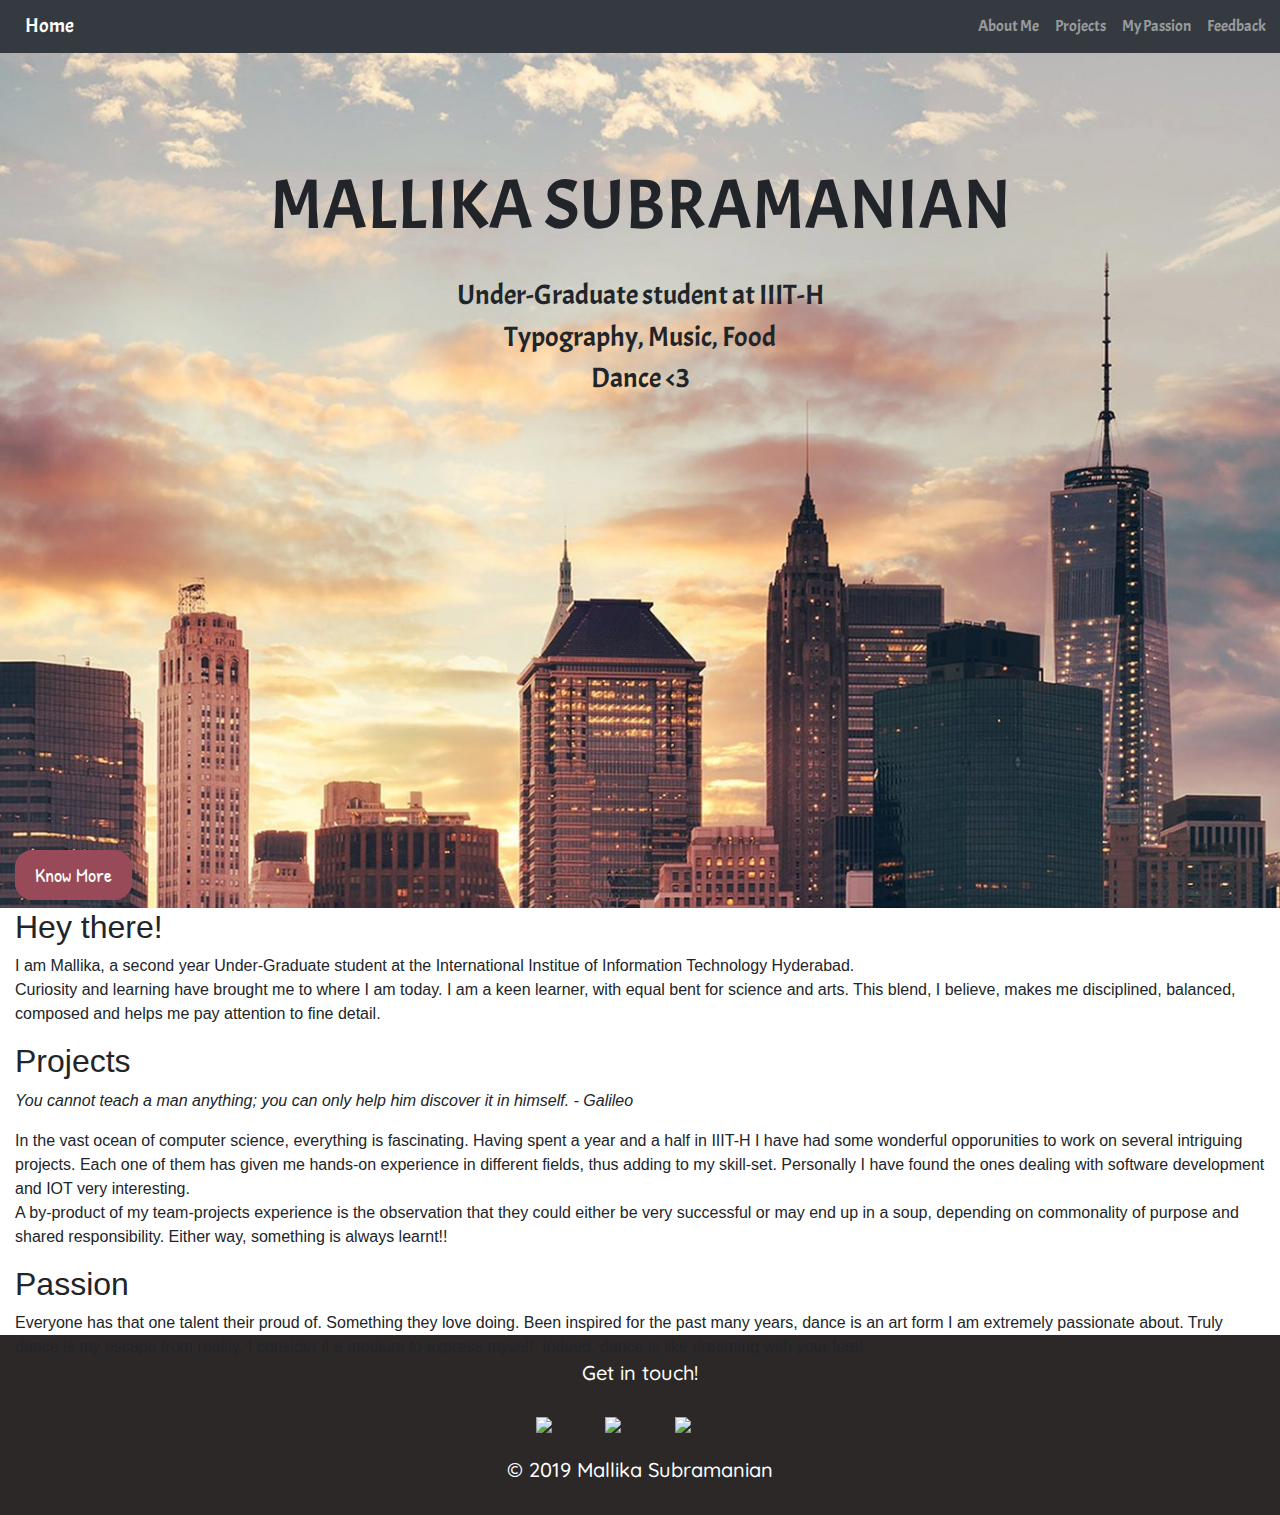
==== commit 1459fd54: "About" ====
--- a/html/index.html
+++ b/html/index.html
@@ -2,19 +2,14 @@
 <html lang="en" dir="ltr">
   <head>
     <meta charset="utf-8">
-    <title>Mallika's Site</title>
+    <title>Mallika Subramanian</title>
     <meta name="viewport" content="width=device-width, initial-scale=1">
-    <link rel="stylesheet" href="../css/styles.css">
-    <link rel="icon" href="../img/favicon.ico">
+    
+    
 
     <script src='https://ajax.googleapis.com/ajax/libs/jquery/3.1.1/jquery.min.js'></script>
-
-
-
     <link href="https://fonts.googleapis.com/css?family=Acme|Bangers|Boogaloo|Arima+Madurai:500|Indie+Flower|Markazi+Text|Quicksand|Special+Elite" rel="stylesheet">
     <link href="https://fonts.googleapis.com/css?family=Cookie|Quattrocento|Patrick+Hand|Roboto+Slab" rel="stylesheet">
-
-
 
     <!-- Required meta tags -->
     <meta charset="utf-8">
@@ -22,12 +17,13 @@
 
     <!-- Bootstrap CSS -->
     <link rel="stylesheet" href="https://stackpath.bootstrapcdn.com/bootstrap/4.3.1/css/bootstrap.min.css" integrity="sha384-ggOyR0iXCbMQv3Xipma34MD+dH/1fQ784/j6cY/iJTQUOhcWr7x9JvoRxT2MZw1T" crossorigin="anonymous">
+    <link rel="stylesheet" href="../css/styles.css">
 
   </head>
   <body>
 
       <!-- Navigation bar -->
-    <nav class="nav navbar-expand-lg navbar-dark bg-dark" id="fix">
+    <nav class="nav navbar-expand-lg navbar-dark bg-dark" style="z-index: 2;" id="fix">
 
      <a class="navbar-brand" href="index.html">Home</a>
      <button class="navbar-toggler" type="button" data-toggle="collapse" data-target="#navbarTogglerDemo02">
@@ -36,13 +32,13 @@
       <div class="collapse navbar-collapse" id="navbarTogglerDemo02">
           <ul class="navbar-nav ml-auto">
             <li class="nav-item">
-                <a class="nav-link" href="./about.html">About Me</a>
+                <a class="nav-link" href="#index-about">About Me</a>
             </li>
             <li class="nav-item">
-                <a class="nav-link" href="./passion.html">My Passion</a>
+                <a class="nav-link" href="#index-projects">Projects</a>
             </li>
             <li class="nav-item">
-                <a class="nav-link" href="./gallery.html">Gallery</a>
+                <a class="nav-link" href="#index-my-passion">My Passion</a>
             </li>
             <li class="nav-item">
                 <a class="nav-link" href="./feedback.html">Feedback</a>
@@ -55,7 +51,7 @@
 
     <div class="top-container container-fluid">
       <div class="text-center mallika container-fluid">
-        <h1 class="name container-fluid">MALLIKA SUBRAMANIAN</h1>
+        <h1 class="name container-fluid" style="font-size: 5.5vw;">MALLIKA SUBRAMANIAN</h1>
         <br>
         <!-- <div class="mallikatext container-fluid"> -->
         <h3>Under-Graduate student at IIIT-H</h3>
@@ -65,56 +61,45 @@
       </div>
     </div>
 
-  <!-- *****************************MIDDLE  CONTAINER  ***********************************-->
+<div class="about-me container-fluid" id="index-about">
+  <h2 class="about-me-heading">Hey there!</h2>
+  <p class="about-me-content">
+    I am Mallika, a second year Under-Graduate student at the International Institue of 
+    Information Technology Hyderabad. <br>
+    Curiosity and learning have brought me to where I am today. I am a keen learner, with equal bent for science and arts.
+    This blend, I believe, makes me disciplined, balanced, composed and helps me pay attention to fine detail.
+  </p>
+  <a href="./about.html" class="about-me-button butn">Know More</a>
+</div>
 
-  <div class="row middle container-fluid">
+<div class="projects container-fluid" id="index-projects">
+  <div class="projects-sub">
+  <h2 class="projects-heading">Projects</h2>
+  <p class="projects-content">
+    <em>You cannot teach a man anything; you can only help him discover it in himself. - Galileo </em>
+  </p>
+  <p class="projects-content">
+    In the vast ocean of computer science, everything is fascinating. 
+    Having spent a year and a half in IIIT-H I have had some wonderful opporunities to work on several intriguing projects. Each one of them
+    has given me hands-on experience in different fields, thus adding to my skill-set. Personally I have found the ones dealing with software
+    development and IOT very interesting. <br>
+    A by-product of my team-projects experience is the observation that they could either be very successful or may end up in a soup, 
+    depending on commonality of purpose and shared responsibility. Either way, something is always learnt!!
+  </p>
+  </div>
+  <a href="./projects.html" class="projects-button butn">Know More</a>
+</div>
 
-    <div class="col middle-container">
-      <div class="middle-text text-center">
-        <h2 class="header">Hi there! </h2>
-        <p class="content">
-          Creating this website has been fun! Organizing the pages and content has made me reminisce great memories in my life.
-          If you'd like to know more, step right in!
-
-        </p>
-        <br>
-        <a href="./about.html" class="butn">KNOW MORE</a>
-      </div>
-
-    </div>
-
-    <div class=" col middle-container-2">
-      <div class="middle-container-2-text text-center">
-        <h2 class="header">My Passion</h2>
-        <p class="content">
-          Everyone has that one talent their proud of. Something they love doing.
-          Been inspired for the past many years,
-          here's mine!
-          <br>
-
-        </p>
-        <br> <br>
-        <a href="./passion.html" class="butn">KNOW MORE</a>
-      </div>
-    </div>
-
-
-    <div class="col middle-container-3">
-      <div class="middle-container-3-text text-center">
-        <h2 class="header">Feedback</h2>
-        <p class="content"=>
-          Check out what my friends and family have to say about me.
-          I'd love to hear from you too.
-          <br><br>
-        </p>
-        <br> <br>
-        <a href="./feedback.html" class="butn">KNOW MORE</a>
-      </div>
-    </div>
-
-
-
-</div>
+<div class="my-passion container-fluid" id="index-my-passion">
+    <h2 class="my-passion-heading">Passion</h2>
+    <p class="my-passion-content">
+        Everyone has that one talent their proud of. Something they love doing.
+        Been inspired for the past many years, dance is an art form I am extremely
+        passionate about. Truly dance is my escape from reality. I consider it a medium to express myself. 
+        Indeed, dance is like dreaming with your feet! 
+    </p>
+    <a href="./passion.html" class="my-passion-button butn">Know More</a>
+  </div>
 
 
     <!-- ************************** FOOTER ************************************************  -->
@@ -130,8 +115,11 @@
       <a href="https://www.instagram.com/accounts/login/?hl=en">
         <img class="footer-img" src="https://www.fontfabric.com/wp-content/themes/ff-wp-templates/assets/images/icons/socials/insta.svg">
       </a>
-      <a href="https://twitter.com/">
-        <img class="footer-img"src="https://www.fontfabric.com/wp-content/themes/ff-wp-templates/assets/images/icons/socials/tw.svg">
+      <a href="https://www.linkedin.com/in/mallika-subramanian-2607b116b/">
+        <img class="footer-img"src="https://www.iconsdb.com/icons/preview/white/linkedin-6-xxl.png">
+      </a>
+      <a href="https://github.com/mallika2011">
+        <img class="footer-img" src="https://www.iconsdb.com/icons/preview/white/github-11-xxl.png" alt="">
       </a>
       </div>
     <h5>© 2019 Mallika Subramanian</h5>
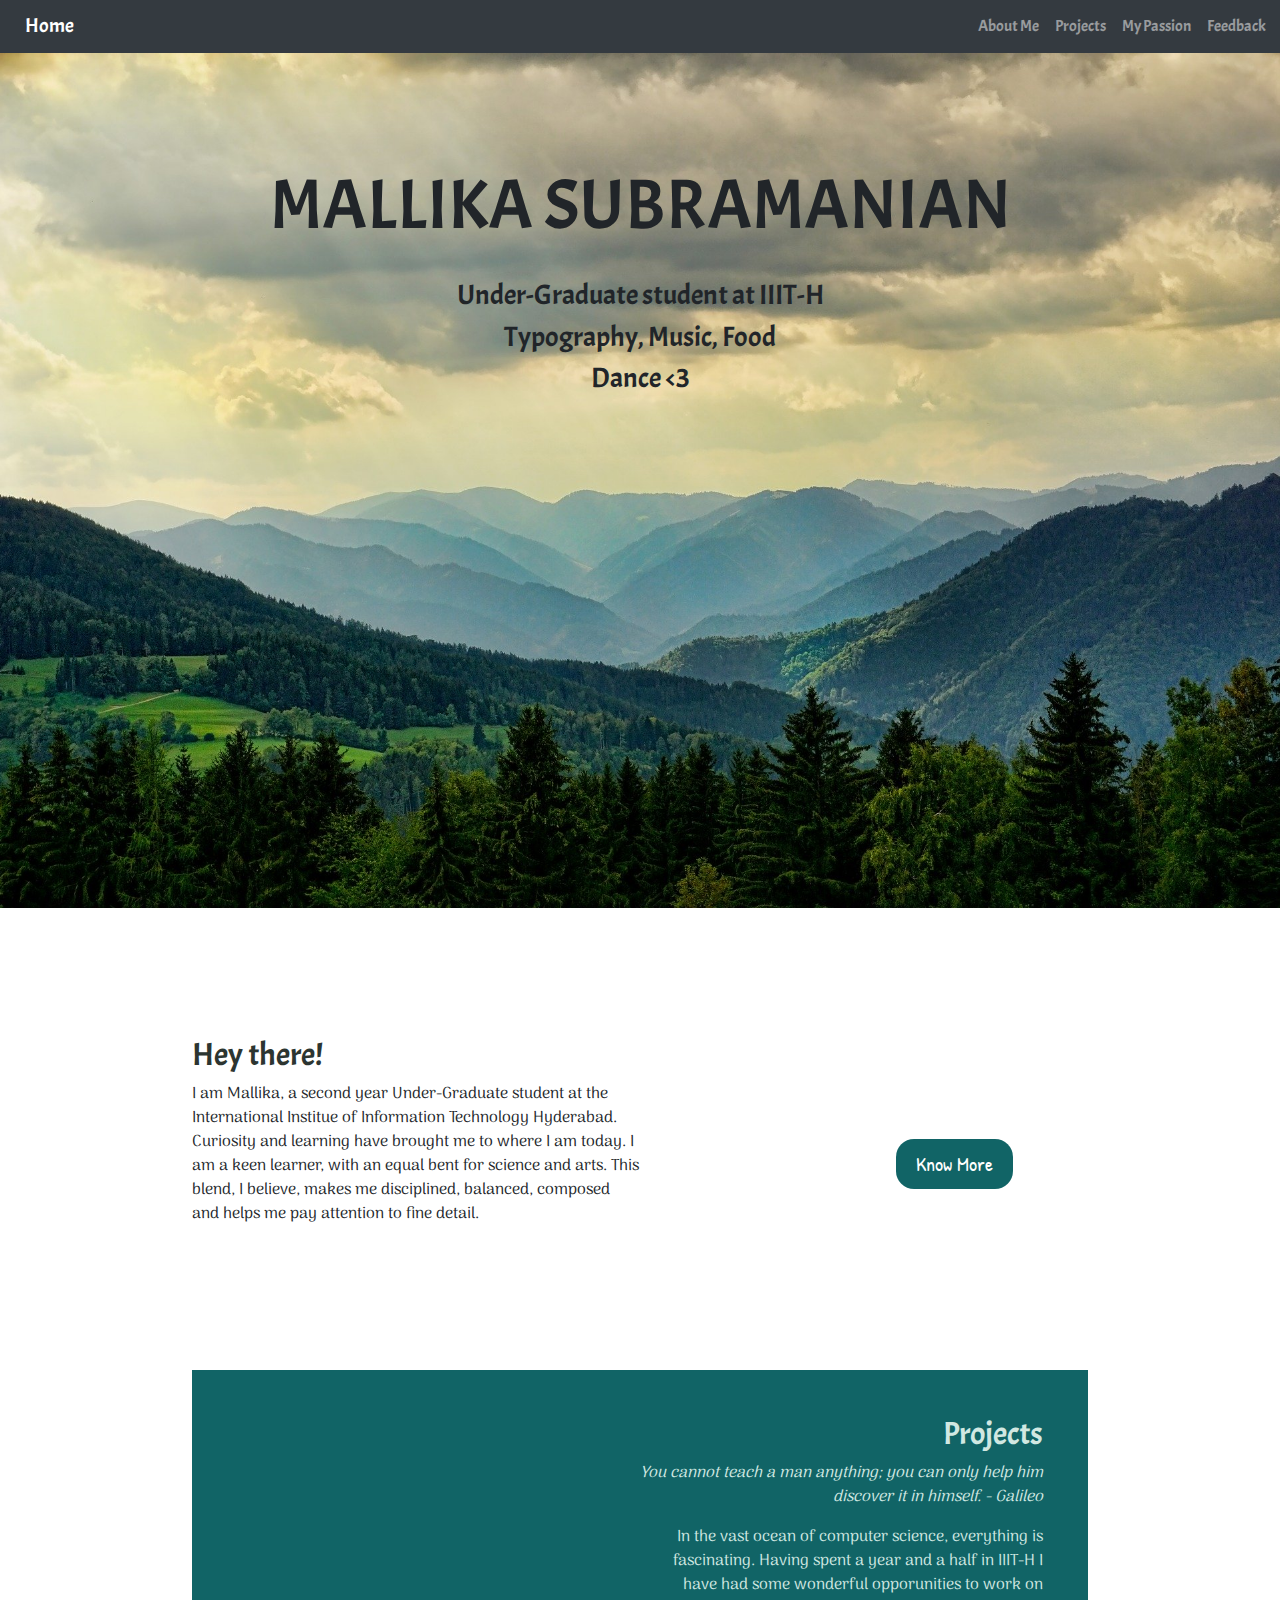
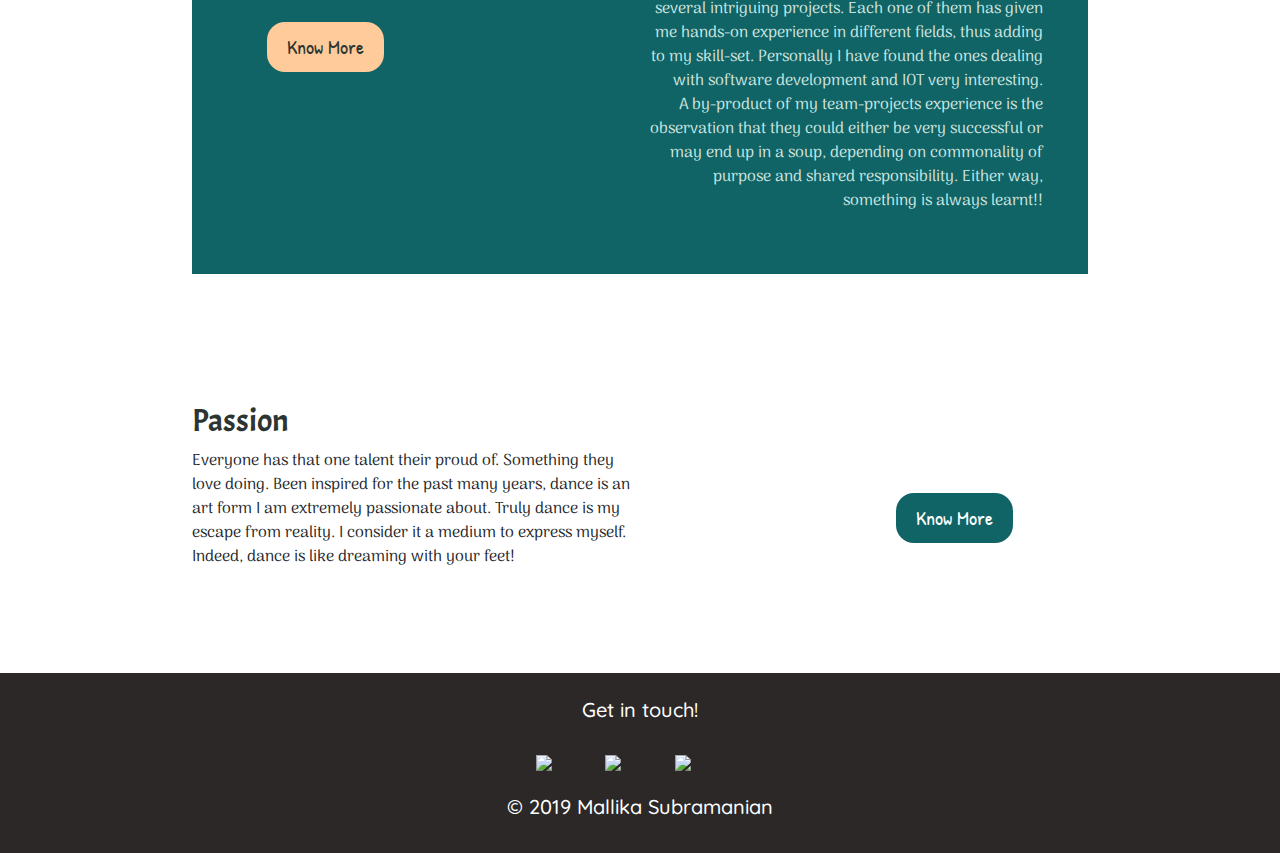
==== commit bf4744d7: "More changes" ====
--- a/html/index.html
+++ b/html/index.html
@@ -4,7 +4,7 @@
     <meta charset="utf-8">
     <title>Mallika Subramanian</title>
     <meta name="viewport" content="width=device-width, initial-scale=1">
-    
+    <link rel="shortcut icon" href="../img/favicon-16x16.png" type="image/x-icon">
     
 
     <script src='https://ajax.googleapis.com/ajax/libs/jquery/3.1.1/jquery.min.js'></script>
@@ -66,7 +66,7 @@
   <p class="about-me-content">
     I am Mallika, a second year Under-Graduate student at the International Institue of 
     Information Technology Hyderabad. <br>
-    Curiosity and learning have brought me to where I am today. I am a keen learner, with equal bent for science and arts.
+    Curiosity and learning have brought me to where I am today. I am a keen learner, with an equal bent for science and arts.
     This blend, I believe, makes me disciplined, balanced, composed and helps me pay attention to fine detail.
   </p>
   <a href="./about.html" class="about-me-button butn">Know More</a>
--- a/css/styles.css
+++ b/css/styles.css
@@ -6,6 +6,27 @@
   position: relative;
 }
 
+.butn {
+  -webkit-border-radius: 18;
+  -moz-border-radius: 18;
+  border-radius: 18px;
+  font-family: 'Patrick Hand', cursive;
+
+  color: #ffffff;
+  font-size: 20px;
+  background: #116466;
+  padding: 10px 20px 10px 20px;
+  text-decoration: none;
+  position: absolute;
+  /* bottom: 0; */
+}
+
+.butn:hover {
+  background: #d1e8e2;
+  color: #ffffff;
+  text-decoration: none;
+}
+
 .sticky {
   position: fixed;
   top: 0;
@@ -36,10 +57,22 @@
 
 
 .top-container{
-   background-image: url("../img/city.jpg");
-   background-size: cover;
+   background-image: url("../img/home4.jpg");
+    background-size: cover;
    background-position: center;
    height: 95%;
+   /* opacity: 50%; */
+   /* z-index: 1; */
+    /* background-color: #116466;   */
+}
+
+.projects-top-container{
+  height: 40%;
+  background-color: #116466;
+  padding-top: 5%;
+  /* opacity: 50%; */
+  /* z-index: 1; */
+   /* background-color: #116466;   */
 }
 
 .mallika{
@@ -47,12 +80,13 @@
   font-family: 'Acme', sans-serif;
   position: relative;
   top: 10%;
+  z-index: 1;
 
 }
 
 .name{
   width: 100%;
-  font-size:7vw;
+  font-size:4vw;
   padding-top: 2%;
 }
 
@@ -117,28 +151,109 @@
 
 }
 
-
-
-.butn {
-  -webkit-border-radius: 18;
-  -moz-border-radius: 18;
-  border-radius: 18px;
-  font-family: 'Patrick Hand', cursive;
-
-  color: #ffffff;
-  font-size: 20px;
-  background: #984a59;
-  padding: 10px 20px 10px 20px;
-  text-decoration: none;
+.about-me
+{
+  margin-top: 5%;
+  margin-bottom: 5%;
+  padding-left: 15%;
+  padding-right: 15%;
+  padding-top: 5%;
+  padding-bottom:5% ;
+  position: relative;
+}
+
+.about-me-heading
+{
+  font-family: 'Acme', sans-serif;
+  /* color: #116466; */
+  color: #2C3531;
+}
+.about-me-content
+{
+  font-family: 'Arima Madurai', cursive;
+  width: 50%;
+}
+
+.about-me-button
+{
   position: absolute;
-  bottom: 0;
-}
-
-.butn:hover {
-  background: #60424c;
-  color: #ffffff;
-  text-decoration: none;
-}
+  left: 70%;
+  top: 50%;
+}
+
+.projects
+{
+  margin-top: 5%;
+  margin-bottom: 5%;
+  padding-left: 15%;
+  padding-right: 15%;
+  position: relative;
+}
+
+.projects-sub
+{
+  text-align: right;
+  background-color: #116466;
+  padding: 5%;
+}
+
+.projects-heading
+{
+  font-family: 'Acme', sans-serif;
+  /* color: #116466; */
+  color: #D1E8E2;
+}
+.projects-content
+{
+  font-family: 'Arima Madurai', cursive;
+  width: 50%;
+  margin-left:50% ;
+  color: #D1E8E2;
+}
+
+.projects-button
+{
+  position: absolute;
+  color:#2C3531 ;
+  background: #ffcb9a;
+  right: 70%;
+  top: 50%;
+}
+
+.my-passion
+{
+  margin-top: 5%;
+  margin-bottom: 5%;
+  padding-left: 15%;
+  padding-right: 15%;
+  position: relative;
+  padding-top: 5%;
+  padding-bottom:5% ;
+}
+
+.my-passion-heading
+{
+  font-family: 'Acme', sans-serif;
+  /* color: #116466; */
+  color: #2C3531;
+}
+.my-passion-content
+{
+  font-family: 'Arima Madurai', cursive;
+  width: 50%;
+}
+
+.my-passion-button
+{
+  position: absolute;
+  left: 70%;
+  top: 50%;
+}
+
+
+
+
+
 
 
 .footer2{
@@ -190,14 +305,15 @@
 /*****************************ABOUT ********************************/
 .about-body{
   /* background-color: #ebd5d5; */
-  background-color: #00030C;
-
+  /* background-color: #00030C; */
+  /* background-color: #116466; */
+  background-color: #2C3531;
 }
 
 .profile{
   margin: 5% 15%;
   width: 100%;
-  height: 100%:
+  height: 100%;
 
 }
 
@@ -293,16 +409,20 @@
 
 /* ************************Feedback ************************************** */
 .contact-body{
-  background-color: #bbded6;
+  background-color: #d1e8e2;
   height: 100%;
   width: 100%;
 }
 
 .feedback-content{
   /* height: 100%; */
-  margin-top: 10%;
+  padding-top: 7%;
   /* height: 30%; */
-  margin-bottom: 10%;
+  padding-bottom: 7%;
+  margin-bottom: 5%;
+  /* background-color: #ffcb9a; */
+  background-color: #116466;
+  color: #f4f7f8;
 }
 
 .feedback-content h1{
@@ -440,7 +560,7 @@
 	height:35px;
 }
 .form-style-5 .number {
-	background: #1abc9c;
+	background: #116466;
 	color: #fff;
 	height: 30px;
 	width: 30px;
@@ -461,7 +581,7 @@
 	padding: 19px 39px 18px 39px;
 	color: #FFF;
 	margin: 0 auto;
-	background: #1abc9c;
+	background: #116466;
 	font-size: 18px;
 	text-align: center;
 	font-style: normal;
@@ -473,12 +593,12 @@
 .form-style-5 input[type="submit"]:hover,
 .form-style-5 input[type="button"]:hover
 {
-	background: #109177;
+	background: #16a085;
 }
 
 
 th{
-    background: #109177 ;
+    background: #116466 ;
     border: 2px solid black;
     padding: 10px;
 }
